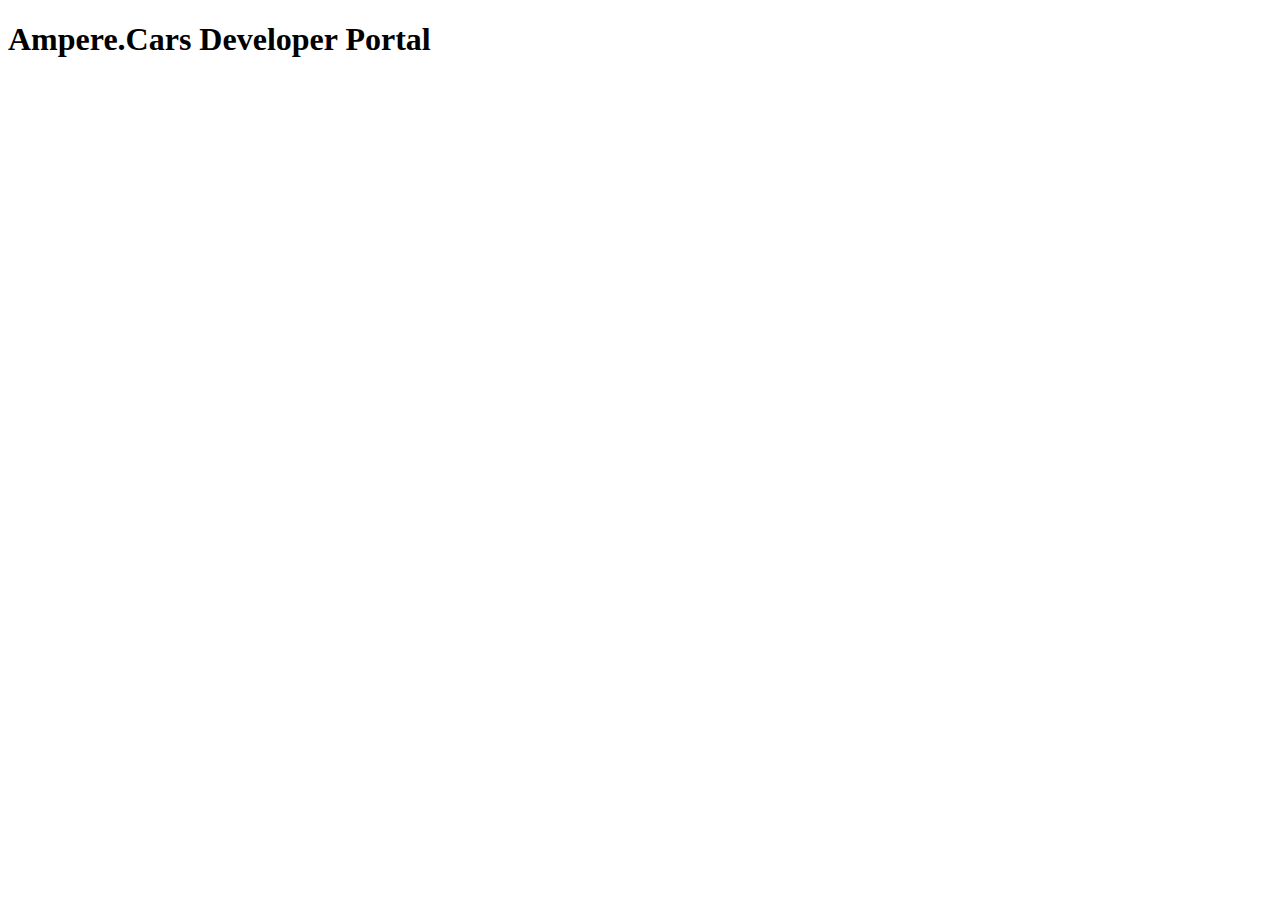
==== index.html @ 51984e5c "Create index.html" ====
<!DOCTYPE html>
<html lang="en" data-google-analytics-opt-out>
  <head>
  <meta name="viewport" content="width=device-width, initial-scale=1">
  <meta charset="utf-8">
  <title>Ampere.Cars Developer Portal</title>
  <meta name= "description" content="Convertor's companion generic application configurator.">
  </head>
<body>
<h1>Ampere.Cars Developer Portal</h1>
</body>
</html>
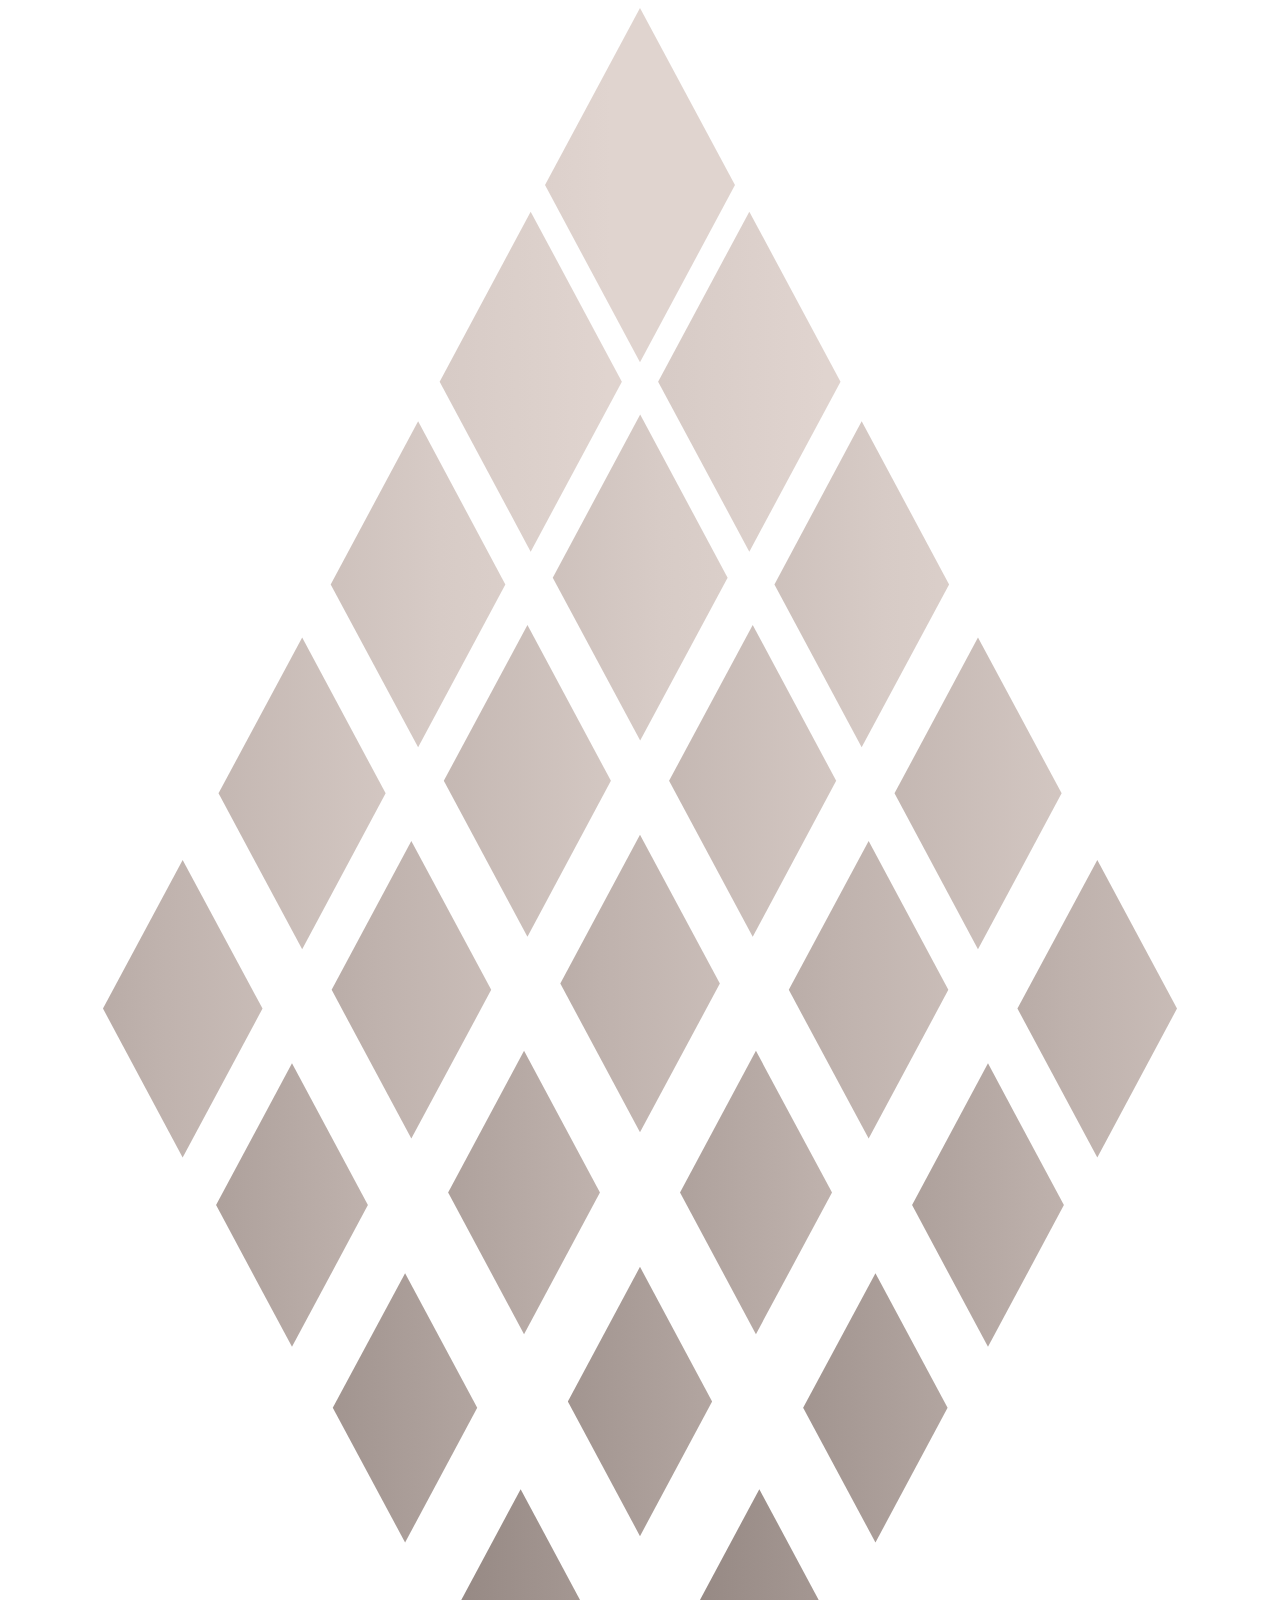
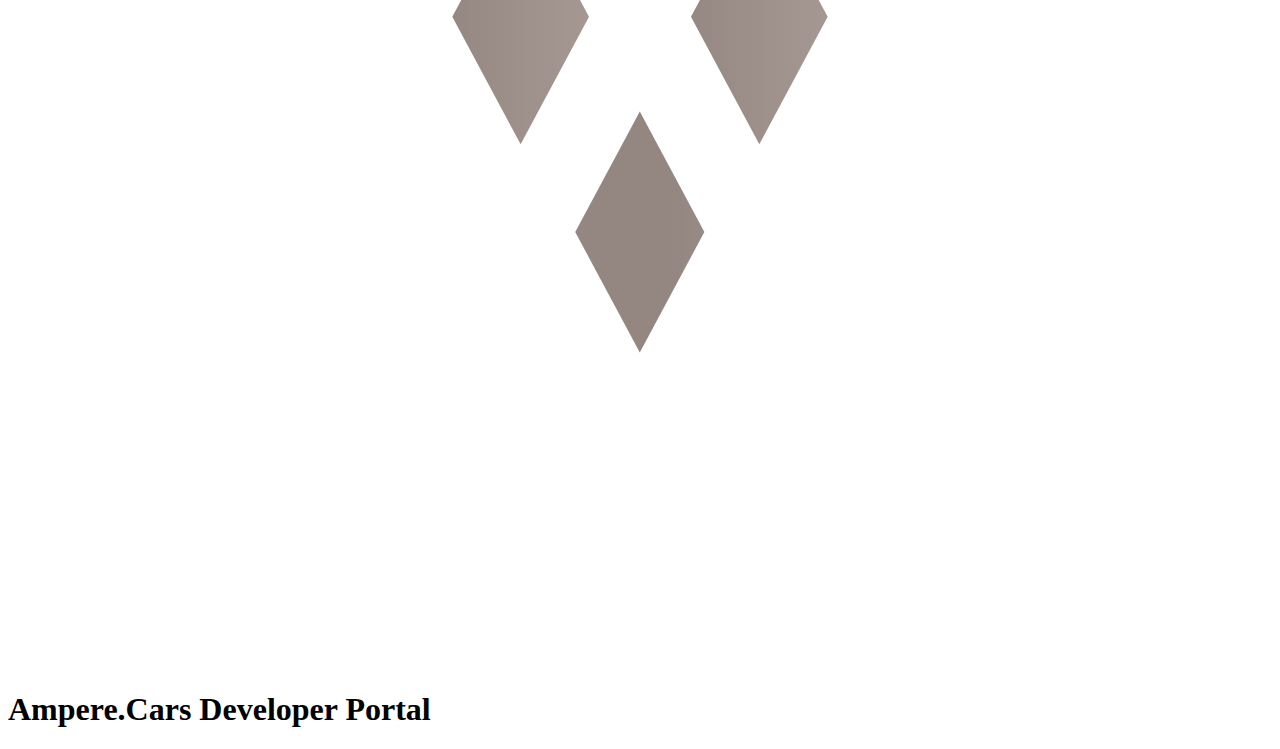
==== commit 4e214a8a: "Added logo" ====
--- a/index.html
+++ b/index.html
@@ -7,6 +7,221 @@
   <meta name= "description" content="Convertor's companion generic application configurator.">
   </head>
 <body>
+<svg viewBox="0 0 70 125" fill="none" xmlns="http://www.w3.org/2000/svg">
+  <g clip-path="url(#clip0_1423_17740)">
+    <path d="M35.0002 0L29.7402 9.80819L35.0002 19.6164L40.2601 9.80819L35.0002 0Z" fill="url(#paint0_linear_1423_17740)"></path>
+    <path d="M28.9456 11.2789L23.9053 20.6935L28.9456 30.1081L33.9964 20.6935L28.9456 11.2789Z" fill="url(#paint1_linear_1423_17740)"></path>
+    <path d="M41.0547 11.2789L36.0039 20.6935L41.0547 30.1081L46.1055 20.6935L41.0547 11.2789Z" fill="url(#paint2_linear_1423_17740)"></path>
+    <path d="M22.7127 22.8892L17.8711 31.9206L22.7127 40.9417L27.5439 31.9206L22.7127 22.8892Z" fill="url(#paint3_linear_1423_17740)"></path>
+    <path d="M47.2765 22.8892L42.4453 31.9206L47.2765 40.9417L52.1182 31.9206L47.2765 22.8892Z" fill="url(#paint4_linear_1423_17740)"></path>
+    <path d="M35.0106 22.5164L30.1689 31.5478L35.0106 40.5688L39.8522 31.5478L35.0106 22.5164Z" fill="url(#paint5_linear_1423_17740)"></path>
+    <path d="M16.2917 34.862L11.6592 43.4895L16.2917 52.1274L20.9137 43.4895L16.2917 34.862Z" fill="url(#paint6_linear_1423_17740)"></path>
+    <path d="M53.7178 34.862L49.0957 43.4895L53.7178 52.1274L58.3503 43.4895L53.7178 34.862Z" fill="url(#paint7_linear_1423_17740)"></path>
+    <path d="M41.2429 34.1681L36.6104 42.7956L41.2429 51.4334L45.8649 42.7956L41.2429 34.1681Z" fill="url(#paint8_linear_1423_17740)"></path>
+    <path d="M28.7673 34.1681L24.1348 42.7956L28.7673 51.4334L33.3893 42.7956L28.7673 34.1681Z" fill="url(#paint9_linear_1423_17740)"></path>
+    <path d="M9.67267 47.1767L5.25977 55.4106L9.67267 63.6548L14.096 55.4106L9.67267 47.1767Z" fill="url(#paint10_linear_1423_17740)"></path>
+    <path d="M60.3267 47.1767L55.9033 55.4106L60.3267 63.6548L64.7396 55.4106L60.3267 47.1767Z" fill="url(#paint11_linear_1423_17740)"></path>
+    <path d="M47.6636 46.1306L43.2402 54.3748L47.6636 62.6088L52.0765 54.3748L47.6636 46.1306Z" fill="url(#paint12_linear_1423_17740)"></path>
+    <path d="M22.3367 46.1306L17.9238 54.3748L22.3367 62.6088L26.7601 54.3748L22.3367 46.1306Z" fill="url(#paint13_linear_1423_17740)"></path>
+    <path d="M34.9998 45.7888L30.5869 54.0227L34.9998 62.267L39.4232 54.0227L34.9998 45.7888Z" fill="url(#paint14_linear_1423_17740)"></path>
+    <path d="M15.7272 58.4452L11.5234 66.2959L15.7272 74.1466L19.931 66.2959L15.7272 58.4452Z" fill="url(#paint15_linear_1423_17740)"></path>
+    <path d="M54.2721 58.4452L50.0684 66.2959L54.2721 74.1466L58.4759 66.2959L54.2721 58.4452Z" fill="url(#paint16_linear_1423_17740)"></path>
+    <path d="M28.5788 57.7513L24.375 65.602L28.5788 73.4423L32.7825 65.602L28.5788 57.7513Z" fill="url(#paint17_linear_1423_17740)"></path>
+    <path d="M41.4206 57.7513L37.2168 65.602L41.4206 73.4423L45.6348 65.602L41.4206 57.7513Z" fill="url(#paint18_linear_1423_17740)"></path>
+    <path d="M21.9914 70.0659L17.9863 77.523L21.9914 84.9801L25.986 77.523L21.9914 70.0659Z" fill="url(#paint19_linear_1423_17740)"></path>
+    <path d="M34.9995 69.7137L31.0049 77.1708L34.9995 84.628L38.9941 77.1708L34.9995 69.7137Z" fill="url(#paint20_linear_1423_17740)"></path>
+    <path d="M48.0402 70.0659L44.0352 77.523L48.0402 84.9801L52.0349 77.523L48.0402 70.0659Z" fill="url(#paint21_linear_1423_17740)"></path>
+    <path d="M28.3909 82.0283L24.6055 89.0919L28.3909 96.1554L32.1764 89.0919L28.3909 82.0283Z" fill="url(#paint22_linear_1423_17740)"></path>
+    <path d="M41.6087 82.0283L37.8232 89.0919L41.6087 96.1554L45.3942 89.0919L41.6087 82.0283Z" fill="url(#paint23_linear_1423_17740)"></path>
+    <path d="M34.9894 94.3429L31.4131 101.013L34.9894 107.683L38.5658 101.013L34.9894 94.3429Z" fill="url(#paint24_linear_1423_17740)"></path>
+    <path class="letter" d="M34.7071 120.464C34.7071 121.883 33.6091 122.67 31.9569 122.67H28.527V125H27.3662V118.268H31.9569C33.6091 118.268 34.7071 119.065 34.7071 120.474V120.464ZM33.515 120.464C33.515 119.594 32.8667 119.262 31.8628 119.262H28.527V121.665H31.8628C32.8667 121.665 33.515 121.323 33.515 120.464Z" f=""></path>
+    <path class="letter" d="M46.0841 123.985V125H39.3184V118.268H45.99V119.283H40.4686V121.085H45.1116V122.1H40.4686V124.006H46.0841V123.985Z"></path>
+    <path class="letter" d="M57.0749 125L54.9625 122.556H52.0973V125H50.9365V118.268H55.5586C57.1376 118.268 58.3088 119.014 58.3088 120.412C58.3088 121.572 57.4931 122.286 56.3115 122.504L58.5179 125H57.0853H57.0749ZM55.4854 121.561C56.4579 121.561 57.1167 121.251 57.1167 120.412C57.1167 119.573 56.4579 119.262 55.4854 119.262H52.0973V121.551H55.4854V121.561Z"></path>
+    <path class="letter" d="M70.0001 123.985V125H63.2344V118.268H69.906V119.283H64.3847V121.085H69.0276V122.1H64.3847V124.006H70.0001V123.985Z"></path>
+    <path class="letter" d="M17.5574 121.986L13.1445 118.102V125H14.3053V120.567L17.5574 123.467L20.8096 120.567V125H21.9703V118.102L17.5574 121.986Z"></path>
+    <path class="letter" d="M4.49656 118.102L0 125H1.22348L2.27965 123.374H6.71347L7.76964 125H8.99313L4.49656 118.102ZM2.91754 122.39L4.49656 119.977L6.07559 122.39H2.92799H2.91754Z"></path>
+  </g>
+  <defs>
+    <linearGradient id="paint0_linear_1423_17740" x1="-17.4737" y1="9.80819" x2="39.0471" y2="9.80819" gradientUnits="userSpaceOnUse">
+      <stop offset="0.1" stop-color="#948782"></stop>
+      <stop offset="0.13" stop-color="#988B86"></stop>
+      <stop offset="0.47" stop-color="#BFB2AD"></stop>
+      <stop offset="0.74" stop-color="#D7CBC6"></stop>
+      <stop offset="0.9" stop-color="#E0D4CF"></stop>
+    </linearGradient>
+    <linearGradient id="paint1_linear_1423_17740" x1="-17.6932" y1="20.6935" x2="38.8276" y2="20.6935" gradientUnits="userSpaceOnUse">
+      <stop offset="0.1" stop-color="#948782"></stop>
+      <stop offset="0.13" stop-color="#988B86"></stop>
+      <stop offset="0.47" stop-color="#BFB2AD"></stop>
+      <stop offset="0.74" stop-color="#D7CBC6"></stop>
+      <stop offset="0.9" stop-color="#E0D4CF"></stop>
+    </linearGradient>
+    <linearGradient id="paint2_linear_1423_17740" x1="-5.58408" y1="20.6935" x2="50.9367" y2="20.6935" gradientUnits="userSpaceOnUse">
+      <stop offset="0.1" stop-color="#948782"></stop>
+      <stop offset="0.13" stop-color="#988B86"></stop>
+      <stop offset="0.47" stop-color="#BFB2AD"></stop>
+      <stop offset="0.74" stop-color="#D7CBC6"></stop>
+      <stop offset="0.9" stop-color="#E0D4CF"></stop>
+    </linearGradient>
+    <linearGradient id="paint3_linear_1423_17740" x1="-17.9132" y1="31.9206" x2="38.6076" y2="31.9206" gradientUnits="userSpaceOnUse">
+      <stop offset="0.1" stop-color="#948782"></stop>
+      <stop offset="0.13" stop-color="#988B86"></stop>
+      <stop offset="0.47" stop-color="#BFB2AD"></stop>
+      <stop offset="0.74" stop-color="#D7CBC6"></stop>
+      <stop offset="0.9" stop-color="#E0D4CF"></stop>
+    </linearGradient>
+    <linearGradient id="paint4_linear_1423_17740" x1="6.66103" y1="31.9206" x2="63.1713" y2="31.9206" gradientUnits="userSpaceOnUse">
+      <stop offset="0.1" stop-color="#948782"></stop>
+      <stop offset="0.13" stop-color="#988B86"></stop>
+      <stop offset="0.47" stop-color="#BFB2AD"></stop>
+      <stop offset="0.74" stop-color="#D7CBC6"></stop>
+      <stop offset="0.9" stop-color="#E0D4CF"></stop>
+    </linearGradient>
+    <linearGradient id="paint5_linear_1423_17740" x1="-5.81402" y1="31.5478" x2="50.7067" y2="31.5478" gradientUnits="userSpaceOnUse">
+      <stop offset="0.1" stop-color="#948782"></stop>
+      <stop offset="0.13" stop-color="#988B86"></stop>
+      <stop offset="0.47" stop-color="#BFB2AD"></stop>
+      <stop offset="0.74" stop-color="#D7CBC6"></stop>
+      <stop offset="0.9" stop-color="#E0D4CF"></stop>
+    </linearGradient>
+    <linearGradient id="paint6_linear_1423_17740" x1="-18.1332" y1="43.4895" x2="38.3876" y2="43.4895" gradientUnits="userSpaceOnUse">
+      <stop offset="0.1" stop-color="#948782"></stop>
+      <stop offset="0.13" stop-color="#988B86"></stop>
+      <stop offset="0.47" stop-color="#BFB2AD"></stop>
+      <stop offset="0.74" stop-color="#D7CBC6"></stop>
+      <stop offset="0.9" stop-color="#E0D4CF"></stop>
+    </linearGradient>
+    <linearGradient id="paint7_linear_1423_17740" x1="19.3034" y1="43.4895" x2="75.8241" y2="43.4895" gradientUnits="userSpaceOnUse">
+      <stop offset="0.1" stop-color="#948782"></stop>
+      <stop offset="0.13" stop-color="#988B86"></stop>
+      <stop offset="0.47" stop-color="#BFB2AD"></stop>
+      <stop offset="0.74" stop-color="#D7CBC6"></stop>
+      <stop offset="0.9" stop-color="#E0D4CF"></stop>
+    </linearGradient>
+    <linearGradient id="paint8_linear_1423_17740" x1="6.45199" y1="42.7956" x2="62.9728" y2="42.7956" gradientUnits="userSpaceOnUse">
+      <stop offset="0.1" stop-color="#948782"></stop>
+      <stop offset="0.13" stop-color="#988B86"></stop>
+      <stop offset="0.47" stop-color="#BFB2AD"></stop>
+      <stop offset="0.74" stop-color="#D7CBC6"></stop>
+      <stop offset="0.9" stop-color="#E0D4CF"></stop>
+    </linearGradient>
+    <linearGradient id="paint9_linear_1423_17740" x1="-6.02359" y1="42.7956" x2="50.4972" y2="42.7956" gradientUnits="userSpaceOnUse">
+      <stop offset="0.1" stop-color="#948782"></stop>
+      <stop offset="0.13" stop-color="#988B86"></stop>
+      <stop offset="0.47" stop-color="#BFB2AD"></stop>
+      <stop offset="0.74" stop-color="#D7CBC6"></stop>
+      <stop offset="0.9" stop-color="#E0D4CF"></stop>
+    </linearGradient>
+    <linearGradient id="paint10_linear_1423_17740" x1="-18.3524" y1="55.4106" x2="38.1683" y2="55.4106" gradientUnits="userSpaceOnUse">
+      <stop offset="0.1" stop-color="#948782"></stop>
+      <stop offset="0.13" stop-color="#988B86"></stop>
+      <stop offset="0.47" stop-color="#BFB2AD"></stop>
+      <stop offset="0.74" stop-color="#D7CBC6"></stop>
+      <stop offset="0.9" stop-color="#E0D4CF"></stop>
+    </linearGradient>
+    <linearGradient id="paint11_linear_1423_17740" x1="32.2911" y1="55.4106" x2="88.8119" y2="55.4106" gradientUnits="userSpaceOnUse">
+      <stop offset="0.1" stop-color="#948782"></stop>
+      <stop offset="0.13" stop-color="#988B86"></stop>
+      <stop offset="0.47" stop-color="#BFB2AD"></stop>
+      <stop offset="0.74" stop-color="#D7CBC6"></stop>
+      <stop offset="0.9" stop-color="#E0D4CF"></stop>
+    </linearGradient>
+    <linearGradient id="paint12_linear_1423_17740" x1="19.0738" y1="54.3748" x2="75.5946" y2="54.3748" gradientUnits="userSpaceOnUse">
+      <stop offset="0.1" stop-color="#948782"></stop>
+      <stop offset="0.13" stop-color="#988B86"></stop>
+      <stop offset="0.47" stop-color="#BFB2AD"></stop>
+      <stop offset="0.74" stop-color="#D7CBC6"></stop>
+      <stop offset="0.9" stop-color="#E0D4CF"></stop>
+    </linearGradient>
+    <linearGradient id="paint13_linear_1423_17740" x1="-6.24259" y1="54.3748" x2="50.2782" y2="54.3748" gradientUnits="userSpaceOnUse">
+      <stop offset="0.1" stop-color="#948782"></stop>
+      <stop offset="0.13" stop-color="#988B86"></stop>
+      <stop offset="0.47" stop-color="#BFB2AD"></stop>
+      <stop offset="0.74" stop-color="#D7CBC6"></stop>
+      <stop offset="0.9" stop-color="#E0D4CF"></stop>
+    </linearGradient>
+    <linearGradient id="paint14_linear_1423_17740" x1="6.23227" y1="54.0227" x2="62.753" y2="54.0227" gradientUnits="userSpaceOnUse">
+      <stop offset="0.1" stop-color="#948782"></stop>
+      <stop offset="0.13" stop-color="#988B86"></stop>
+      <stop offset="0.47" stop-color="#BFB2AD"></stop>
+      <stop offset="0.74" stop-color="#D7CBC6"></stop>
+      <stop offset="0.9" stop-color="#E0D4CF"></stop>
+    </linearGradient>
+    <linearGradient id="paint15_linear_1423_17740" x1="-6.46282" y1="66.2959" x2="50.0475" y2="66.2959" gradientUnits="userSpaceOnUse">
+      <stop offset="0.1" stop-color="#948782"></stop>
+      <stop offset="0.13" stop-color="#988B86"></stop>
+      <stop offset="0.47" stop-color="#BFB2AD"></stop>
+      <stop offset="0.74" stop-color="#D7CBC6"></stop>
+      <stop offset="0.9" stop-color="#E0D4CF"></stop>
+    </linearGradient>
+    <linearGradient id="paint16_linear_1423_17740" x1="32.0821" y1="66.2959" x2="88.6029" y2="66.2959" gradientUnits="userSpaceOnUse">
+      <stop offset="0.1" stop-color="#948782"></stop>
+      <stop offset="0.13" stop-color="#988B86"></stop>
+      <stop offset="0.47" stop-color="#BFB2AD"></stop>
+      <stop offset="0.74" stop-color="#D7CBC6"></stop>
+      <stop offset="0.9" stop-color="#E0D4CF"></stop>
+    </linearGradient>
+    <linearGradient id="paint17_linear_1423_17740" x1="6.01229" y1="65.602" x2="62.5331" y2="65.602" gradientUnits="userSpaceOnUse">
+      <stop offset="0.1" stop-color="#948782"></stop>
+      <stop offset="0.13" stop-color="#988B86"></stop>
+      <stop offset="0.47" stop-color="#BFB2AD"></stop>
+      <stop offset="0.74" stop-color="#D7CBC6"></stop>
+      <stop offset="0.9" stop-color="#E0D4CF"></stop>
+    </linearGradient>
+    <linearGradient id="paint18_linear_1423_17740" x1="18.8541" y1="65.602" x2="75.3748" y2="65.602" gradientUnits="userSpaceOnUse">
+      <stop offset="0.1" stop-color="#948782"></stop>
+      <stop offset="0.13" stop-color="#988B86"></stop>
+      <stop offset="0.47" stop-color="#BFB2AD"></stop>
+      <stop offset="0.74" stop-color="#D7CBC6"></stop>
+      <stop offset="0.9" stop-color="#E0D4CF"></stop>
+    </linearGradient>
+    <linearGradient id="paint19_linear_1423_17740" x1="5.81423" y1="77.523" x2="62.335" y2="77.523" gradientUnits="userSpaceOnUse">
+      <stop offset="0.1" stop-color="#948782"></stop>
+      <stop offset="0.13" stop-color="#988B86"></stop>
+      <stop offset="0.47" stop-color="#BFB2AD"></stop>
+      <stop offset="0.74" stop-color="#D7CBC6"></stop>
+      <stop offset="0.9" stop-color="#E0D4CF"></stop>
+    </linearGradient>
+    <linearGradient id="paint20_linear_1423_17740" x1="18.6341" y1="77.1708" x2="75.1549" y2="77.1708" gradientUnits="userSpaceOnUse">
+      <stop offset="0.1" stop-color="#948782"></stop>
+      <stop offset="0.13" stop-color="#988B86"></stop>
+      <stop offset="0.47" stop-color="#BFB2AD"></stop>
+      <stop offset="0.74" stop-color="#D7CBC6"></stop>
+      <stop offset="0.9" stop-color="#E0D4CF"></stop>
+    </linearGradient>
+    <linearGradient id="paint21_linear_1423_17740" x1="31.8631" y1="77.523" x2="88.3838" y2="77.523" gradientUnits="userSpaceOnUse">
+      <stop offset="0.1" stop-color="#948782"></stop>
+      <stop offset="0.13" stop-color="#988B86"></stop>
+      <stop offset="0.47" stop-color="#BFB2AD"></stop>
+      <stop offset="0.74" stop-color="#D7CBC6"></stop>
+      <stop offset="0.9" stop-color="#E0D4CF"></stop>
+    </linearGradient>
+    <linearGradient id="paint22_linear_1423_17740" x1="18.4149" y1="89.0919" x2="74.9356" y2="89.0919" gradientUnits="userSpaceOnUse">
+      <stop offset="0.1" stop-color="#948782"></stop>
+      <stop offset="0.13" stop-color="#988B86"></stop>
+      <stop offset="0.47" stop-color="#BFB2AD"></stop>
+      <stop offset="0.74" stop-color="#D7CBC6"></stop>
+      <stop offset="0.9" stop-color="#E0D4CF"></stop>
+    </linearGradient>
+    <linearGradient id="paint23_linear_1423_17740" x1="31.6431" y1="89.0919" x2="88.1534" y2="89.0919" gradientUnits="userSpaceOnUse">
+      <stop offset="0.1" stop-color="#948782"></stop>
+      <stop offset="0.13" stop-color="#988B86"></stop>
+      <stop offset="0.47" stop-color="#BFB2AD"></stop>
+      <stop offset="0.74" stop-color="#D7CBC6"></stop>
+      <stop offset="0.9" stop-color="#E0D4CF"></stop>
+    </linearGradient>
+    <linearGradient id="paint24_linear_1423_17740" x1="31.4131" y1="101.013" x2="87.9338" y2="101.013" gradientUnits="userSpaceOnUse">
+      <stop offset="0.1" stop-color="#948782"></stop>
+      <stop offset="0.13" stop-color="#988B86"></stop>
+      <stop offset="0.47" stop-color="#BFB2AD"></stop>
+      <stop offset="0.74" stop-color="#D7CBC6"></stop>
+      <stop offset="0.9" stop-color="#E0D4CF"></stop>
+    </linearGradient>
+    <clipPath id="clip0_1423_17740">
+      <rect width="70" height="125" fill="white"></rect>
+    </clipPath>
+  </defs>
+</svg>  
 <h1>Ampere.Cars Developer Portal</h1>
 </body>
 </html>
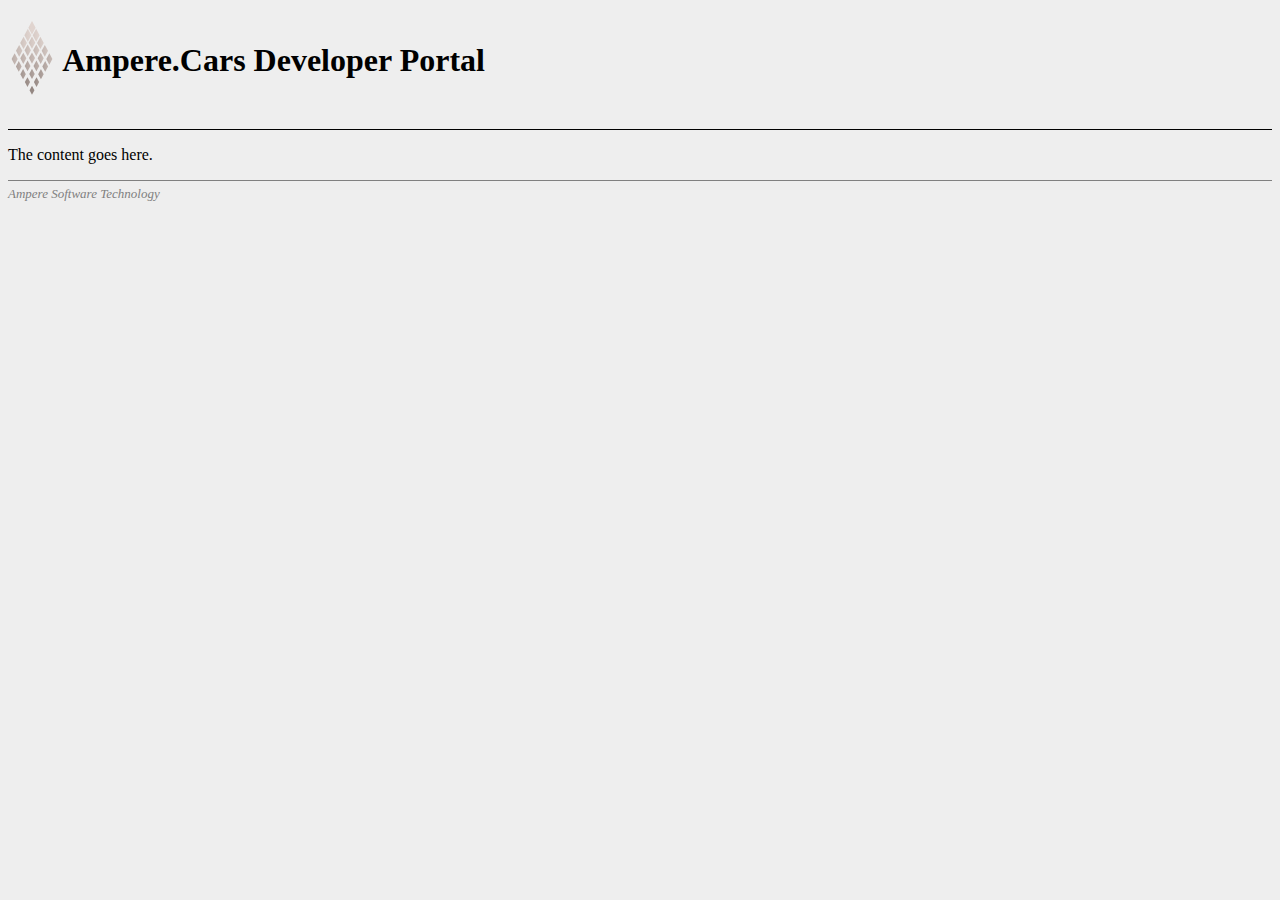
==== commit 30e98e3f: "Added content placeholder and footer and support for light or dark color scheme." ====
--- a/index.html
+++ b/index.html
@@ -5,223 +5,264 @@
   <meta charset="utf-8">
   <title>Ampere.Cars Developer Portal</title>
   <meta name= "description" content="Convertor's companion generic application configurator.">
+  <style>
+:root {
+  color-scheme: light dark;
+}
+body {
+  background-color: light-dark(#eee, #444);
+  color: light-dark(black, white);
+}
+header {
+  border-bottom: 1px solid light-dark(black, white);
+}
+header .logo {
+  vertical-align: middle;
+  width: 48px;
+}
+
+content {
+  display: block;
+  margin-top: 1em;
+  margin-bottom: 1em;
+  width: 97vw;
+}
+
+footer {
+  font-size: small;
+  border-top: 1px solid grey;
+  line-height: 2em;
+  color: grey;
+  font-style: italic;
+}
+  </style>
   </head>
 <body>
-<svg viewBox="0 0 70 125" fill="none" xmlns="http://www.w3.org/2000/svg">
-  <g clip-path="url(#clip0_1423_17740)">
-    <path d="M35.0002 0L29.7402 9.80819L35.0002 19.6164L40.2601 9.80819L35.0002 0Z" fill="url(#paint0_linear_1423_17740)"></path>
-    <path d="M28.9456 11.2789L23.9053 20.6935L28.9456 30.1081L33.9964 20.6935L28.9456 11.2789Z" fill="url(#paint1_linear_1423_17740)"></path>
-    <path d="M41.0547 11.2789L36.0039 20.6935L41.0547 30.1081L46.1055 20.6935L41.0547 11.2789Z" fill="url(#paint2_linear_1423_17740)"></path>
-    <path d="M22.7127 22.8892L17.8711 31.9206L22.7127 40.9417L27.5439 31.9206L22.7127 22.8892Z" fill="url(#paint3_linear_1423_17740)"></path>
-    <path d="M47.2765 22.8892L42.4453 31.9206L47.2765 40.9417L52.1182 31.9206L47.2765 22.8892Z" fill="url(#paint4_linear_1423_17740)"></path>
-    <path d="M35.0106 22.5164L30.1689 31.5478L35.0106 40.5688L39.8522 31.5478L35.0106 22.5164Z" fill="url(#paint5_linear_1423_17740)"></path>
-    <path d="M16.2917 34.862L11.6592 43.4895L16.2917 52.1274L20.9137 43.4895L16.2917 34.862Z" fill="url(#paint6_linear_1423_17740)"></path>
-    <path d="M53.7178 34.862L49.0957 43.4895L53.7178 52.1274L58.3503 43.4895L53.7178 34.862Z" fill="url(#paint7_linear_1423_17740)"></path>
-    <path d="M41.2429 34.1681L36.6104 42.7956L41.2429 51.4334L45.8649 42.7956L41.2429 34.1681Z" fill="url(#paint8_linear_1423_17740)"></path>
-    <path d="M28.7673 34.1681L24.1348 42.7956L28.7673 51.4334L33.3893 42.7956L28.7673 34.1681Z" fill="url(#paint9_linear_1423_17740)"></path>
-    <path d="M9.67267 47.1767L5.25977 55.4106L9.67267 63.6548L14.096 55.4106L9.67267 47.1767Z" fill="url(#paint10_linear_1423_17740)"></path>
-    <path d="M60.3267 47.1767L55.9033 55.4106L60.3267 63.6548L64.7396 55.4106L60.3267 47.1767Z" fill="url(#paint11_linear_1423_17740)"></path>
-    <path d="M47.6636 46.1306L43.2402 54.3748L47.6636 62.6088L52.0765 54.3748L47.6636 46.1306Z" fill="url(#paint12_linear_1423_17740)"></path>
-    <path d="M22.3367 46.1306L17.9238 54.3748L22.3367 62.6088L26.7601 54.3748L22.3367 46.1306Z" fill="url(#paint13_linear_1423_17740)"></path>
-    <path d="M34.9998 45.7888L30.5869 54.0227L34.9998 62.267L39.4232 54.0227L34.9998 45.7888Z" fill="url(#paint14_linear_1423_17740)"></path>
-    <path d="M15.7272 58.4452L11.5234 66.2959L15.7272 74.1466L19.931 66.2959L15.7272 58.4452Z" fill="url(#paint15_linear_1423_17740)"></path>
-    <path d="M54.2721 58.4452L50.0684 66.2959L54.2721 74.1466L58.4759 66.2959L54.2721 58.4452Z" fill="url(#paint16_linear_1423_17740)"></path>
-    <path d="M28.5788 57.7513L24.375 65.602L28.5788 73.4423L32.7825 65.602L28.5788 57.7513Z" fill="url(#paint17_linear_1423_17740)"></path>
-    <path d="M41.4206 57.7513L37.2168 65.602L41.4206 73.4423L45.6348 65.602L41.4206 57.7513Z" fill="url(#paint18_linear_1423_17740)"></path>
-    <path d="M21.9914 70.0659L17.9863 77.523L21.9914 84.9801L25.986 77.523L21.9914 70.0659Z" fill="url(#paint19_linear_1423_17740)"></path>
-    <path d="M34.9995 69.7137L31.0049 77.1708L34.9995 84.628L38.9941 77.1708L34.9995 69.7137Z" fill="url(#paint20_linear_1423_17740)"></path>
-    <path d="M48.0402 70.0659L44.0352 77.523L48.0402 84.9801L52.0349 77.523L48.0402 70.0659Z" fill="url(#paint21_linear_1423_17740)"></path>
-    <path d="M28.3909 82.0283L24.6055 89.0919L28.3909 96.1554L32.1764 89.0919L28.3909 82.0283Z" fill="url(#paint22_linear_1423_17740)"></path>
-    <path d="M41.6087 82.0283L37.8232 89.0919L41.6087 96.1554L45.3942 89.0919L41.6087 82.0283Z" fill="url(#paint23_linear_1423_17740)"></path>
-    <path d="M34.9894 94.3429L31.4131 101.013L34.9894 107.683L38.5658 101.013L34.9894 94.3429Z" fill="url(#paint24_linear_1423_17740)"></path>
-    <path class="letter" d="M34.7071 120.464C34.7071 121.883 33.6091 122.67 31.9569 122.67H28.527V125H27.3662V118.268H31.9569C33.6091 118.268 34.7071 119.065 34.7071 120.474V120.464ZM33.515 120.464C33.515 119.594 32.8667 119.262 31.8628 119.262H28.527V121.665H31.8628C32.8667 121.665 33.515 121.323 33.515 120.464Z" f=""></path>
-    <path class="letter" d="M46.0841 123.985V125H39.3184V118.268H45.99V119.283H40.4686V121.085H45.1116V122.1H40.4686V124.006H46.0841V123.985Z"></path>
-    <path class="letter" d="M57.0749 125L54.9625 122.556H52.0973V125H50.9365V118.268H55.5586C57.1376 118.268 58.3088 119.014 58.3088 120.412C58.3088 121.572 57.4931 122.286 56.3115 122.504L58.5179 125H57.0853H57.0749ZM55.4854 121.561C56.4579 121.561 57.1167 121.251 57.1167 120.412C57.1167 119.573 56.4579 119.262 55.4854 119.262H52.0973V121.551H55.4854V121.561Z"></path>
-    <path class="letter" d="M70.0001 123.985V125H63.2344V118.268H69.906V119.283H64.3847V121.085H69.0276V122.1H64.3847V124.006H70.0001V123.985Z"></path>
-    <path class="letter" d="M17.5574 121.986L13.1445 118.102V125H14.3053V120.567L17.5574 123.467L20.8096 120.567V125H21.9703V118.102L17.5574 121.986Z"></path>
-    <path class="letter" d="M4.49656 118.102L0 125H1.22348L2.27965 123.374H6.71347L7.76964 125H8.99313L4.49656 118.102ZM2.91754 122.39L4.49656 119.977L6.07559 122.39H2.92799H2.91754Z"></path>
-  </g>
-  <defs>
-    <linearGradient id="paint0_linear_1423_17740" x1="-17.4737" y1="9.80819" x2="39.0471" y2="9.80819" gradientUnits="userSpaceOnUse">
-      <stop offset="0.1" stop-color="#948782"></stop>
-      <stop offset="0.13" stop-color="#988B86"></stop>
-      <stop offset="0.47" stop-color="#BFB2AD"></stop>
-      <stop offset="0.74" stop-color="#D7CBC6"></stop>
-      <stop offset="0.9" stop-color="#E0D4CF"></stop>
-    </linearGradient>
-    <linearGradient id="paint1_linear_1423_17740" x1="-17.6932" y1="20.6935" x2="38.8276" y2="20.6935" gradientUnits="userSpaceOnUse">
-      <stop offset="0.1" stop-color="#948782"></stop>
-      <stop offset="0.13" stop-color="#988B86"></stop>
-      <stop offset="0.47" stop-color="#BFB2AD"></stop>
-      <stop offset="0.74" stop-color="#D7CBC6"></stop>
-      <stop offset="0.9" stop-color="#E0D4CF"></stop>
-    </linearGradient>
-    <linearGradient id="paint2_linear_1423_17740" x1="-5.58408" y1="20.6935" x2="50.9367" y2="20.6935" gradientUnits="userSpaceOnUse">
-      <stop offset="0.1" stop-color="#948782"></stop>
-      <stop offset="0.13" stop-color="#988B86"></stop>
-      <stop offset="0.47" stop-color="#BFB2AD"></stop>
-      <stop offset="0.74" stop-color="#D7CBC6"></stop>
-      <stop offset="0.9" stop-color="#E0D4CF"></stop>
-    </linearGradient>
-    <linearGradient id="paint3_linear_1423_17740" x1="-17.9132" y1="31.9206" x2="38.6076" y2="31.9206" gradientUnits="userSpaceOnUse">
-      <stop offset="0.1" stop-color="#948782"></stop>
-      <stop offset="0.13" stop-color="#988B86"></stop>
-      <stop offset="0.47" stop-color="#BFB2AD"></stop>
-      <stop offset="0.74" stop-color="#D7CBC6"></stop>
-      <stop offset="0.9" stop-color="#E0D4CF"></stop>
-    </linearGradient>
-    <linearGradient id="paint4_linear_1423_17740" x1="6.66103" y1="31.9206" x2="63.1713" y2="31.9206" gradientUnits="userSpaceOnUse">
-      <stop offset="0.1" stop-color="#948782"></stop>
-      <stop offset="0.13" stop-color="#988B86"></stop>
-      <stop offset="0.47" stop-color="#BFB2AD"></stop>
-      <stop offset="0.74" stop-color="#D7CBC6"></stop>
-      <stop offset="0.9" stop-color="#E0D4CF"></stop>
-    </linearGradient>
-    <linearGradient id="paint5_linear_1423_17740" x1="-5.81402" y1="31.5478" x2="50.7067" y2="31.5478" gradientUnits="userSpaceOnUse">
-      <stop offset="0.1" stop-color="#948782"></stop>
-      <stop offset="0.13" stop-color="#988B86"></stop>
-      <stop offset="0.47" stop-color="#BFB2AD"></stop>
-      <stop offset="0.74" stop-color="#D7CBC6"></stop>
-      <stop offset="0.9" stop-color="#E0D4CF"></stop>
-    </linearGradient>
-    <linearGradient id="paint6_linear_1423_17740" x1="-18.1332" y1="43.4895" x2="38.3876" y2="43.4895" gradientUnits="userSpaceOnUse">
-      <stop offset="0.1" stop-color="#948782"></stop>
-      <stop offset="0.13" stop-color="#988B86"></stop>
-      <stop offset="0.47" stop-color="#BFB2AD"></stop>
-      <stop offset="0.74" stop-color="#D7CBC6"></stop>
-      <stop offset="0.9" stop-color="#E0D4CF"></stop>
-    </linearGradient>
-    <linearGradient id="paint7_linear_1423_17740" x1="19.3034" y1="43.4895" x2="75.8241" y2="43.4895" gradientUnits="userSpaceOnUse">
-      <stop offset="0.1" stop-color="#948782"></stop>
-      <stop offset="0.13" stop-color="#988B86"></stop>
-      <stop offset="0.47" stop-color="#BFB2AD"></stop>
-      <stop offset="0.74" stop-color="#D7CBC6"></stop>
-      <stop offset="0.9" stop-color="#E0D4CF"></stop>
-    </linearGradient>
-    <linearGradient id="paint8_linear_1423_17740" x1="6.45199" y1="42.7956" x2="62.9728" y2="42.7956" gradientUnits="userSpaceOnUse">
-      <stop offset="0.1" stop-color="#948782"></stop>
-      <stop offset="0.13" stop-color="#988B86"></stop>
-      <stop offset="0.47" stop-color="#BFB2AD"></stop>
-      <stop offset="0.74" stop-color="#D7CBC6"></stop>
-      <stop offset="0.9" stop-color="#E0D4CF"></stop>
-    </linearGradient>
-    <linearGradient id="paint9_linear_1423_17740" x1="-6.02359" y1="42.7956" x2="50.4972" y2="42.7956" gradientUnits="userSpaceOnUse">
-      <stop offset="0.1" stop-color="#948782"></stop>
-      <stop offset="0.13" stop-color="#988B86"></stop>
-      <stop offset="0.47" stop-color="#BFB2AD"></stop>
-      <stop offset="0.74" stop-color="#D7CBC6"></stop>
-      <stop offset="0.9" stop-color="#E0D4CF"></stop>
-    </linearGradient>
-    <linearGradient id="paint10_linear_1423_17740" x1="-18.3524" y1="55.4106" x2="38.1683" y2="55.4106" gradientUnits="userSpaceOnUse">
-      <stop offset="0.1" stop-color="#948782"></stop>
-      <stop offset="0.13" stop-color="#988B86"></stop>
-      <stop offset="0.47" stop-color="#BFB2AD"></stop>
-      <stop offset="0.74" stop-color="#D7CBC6"></stop>
-      <stop offset="0.9" stop-color="#E0D4CF"></stop>
-    </linearGradient>
-    <linearGradient id="paint11_linear_1423_17740" x1="32.2911" y1="55.4106" x2="88.8119" y2="55.4106" gradientUnits="userSpaceOnUse">
-      <stop offset="0.1" stop-color="#948782"></stop>
-      <stop offset="0.13" stop-color="#988B86"></stop>
-      <stop offset="0.47" stop-color="#BFB2AD"></stop>
-      <stop offset="0.74" stop-color="#D7CBC6"></stop>
-      <stop offset="0.9" stop-color="#E0D4CF"></stop>
-    </linearGradient>
-    <linearGradient id="paint12_linear_1423_17740" x1="19.0738" y1="54.3748" x2="75.5946" y2="54.3748" gradientUnits="userSpaceOnUse">
-      <stop offset="0.1" stop-color="#948782"></stop>
-      <stop offset="0.13" stop-color="#988B86"></stop>
-      <stop offset="0.47" stop-color="#BFB2AD"></stop>
-      <stop offset="0.74" stop-color="#D7CBC6"></stop>
-      <stop offset="0.9" stop-color="#E0D4CF"></stop>
-    </linearGradient>
-    <linearGradient id="paint13_linear_1423_17740" x1="-6.24259" y1="54.3748" x2="50.2782" y2="54.3748" gradientUnits="userSpaceOnUse">
-      <stop offset="0.1" stop-color="#948782"></stop>
-      <stop offset="0.13" stop-color="#988B86"></stop>
-      <stop offset="0.47" stop-color="#BFB2AD"></stop>
-      <stop offset="0.74" stop-color="#D7CBC6"></stop>
-      <stop offset="0.9" stop-color="#E0D4CF"></stop>
-    </linearGradient>
-    <linearGradient id="paint14_linear_1423_17740" x1="6.23227" y1="54.0227" x2="62.753" y2="54.0227" gradientUnits="userSpaceOnUse">
-      <stop offset="0.1" stop-color="#948782"></stop>
-      <stop offset="0.13" stop-color="#988B86"></stop>
-      <stop offset="0.47" stop-color="#BFB2AD"></stop>
-      <stop offset="0.74" stop-color="#D7CBC6"></stop>
-      <stop offset="0.9" stop-color="#E0D4CF"></stop>
-    </linearGradient>
-    <linearGradient id="paint15_linear_1423_17740" x1="-6.46282" y1="66.2959" x2="50.0475" y2="66.2959" gradientUnits="userSpaceOnUse">
-      <stop offset="0.1" stop-color="#948782"></stop>
-      <stop offset="0.13" stop-color="#988B86"></stop>
-      <stop offset="0.47" stop-color="#BFB2AD"></stop>
-      <stop offset="0.74" stop-color="#D7CBC6"></stop>
-      <stop offset="0.9" stop-color="#E0D4CF"></stop>
-    </linearGradient>
-    <linearGradient id="paint16_linear_1423_17740" x1="32.0821" y1="66.2959" x2="88.6029" y2="66.2959" gradientUnits="userSpaceOnUse">
-      <stop offset="0.1" stop-color="#948782"></stop>
-      <stop offset="0.13" stop-color="#988B86"></stop>
-      <stop offset="0.47" stop-color="#BFB2AD"></stop>
-      <stop offset="0.74" stop-color="#D7CBC6"></stop>
-      <stop offset="0.9" stop-color="#E0D4CF"></stop>
-    </linearGradient>
-    <linearGradient id="paint17_linear_1423_17740" x1="6.01229" y1="65.602" x2="62.5331" y2="65.602" gradientUnits="userSpaceOnUse">
-      <stop offset="0.1" stop-color="#948782"></stop>
-      <stop offset="0.13" stop-color="#988B86"></stop>
-      <stop offset="0.47" stop-color="#BFB2AD"></stop>
-      <stop offset="0.74" stop-color="#D7CBC6"></stop>
-      <stop offset="0.9" stop-color="#E0D4CF"></stop>
-    </linearGradient>
-    <linearGradient id="paint18_linear_1423_17740" x1="18.8541" y1="65.602" x2="75.3748" y2="65.602" gradientUnits="userSpaceOnUse">
-      <stop offset="0.1" stop-color="#948782"></stop>
-      <stop offset="0.13" stop-color="#988B86"></stop>
-      <stop offset="0.47" stop-color="#BFB2AD"></stop>
-      <stop offset="0.74" stop-color="#D7CBC6"></stop>
-      <stop offset="0.9" stop-color="#E0D4CF"></stop>
-    </linearGradient>
-    <linearGradient id="paint19_linear_1423_17740" x1="5.81423" y1="77.523" x2="62.335" y2="77.523" gradientUnits="userSpaceOnUse">
-      <stop offset="0.1" stop-color="#948782"></stop>
-      <stop offset="0.13" stop-color="#988B86"></stop>
-      <stop offset="0.47" stop-color="#BFB2AD"></stop>
-      <stop offset="0.74" stop-color="#D7CBC6"></stop>
-      <stop offset="0.9" stop-color="#E0D4CF"></stop>
-    </linearGradient>
-    <linearGradient id="paint20_linear_1423_17740" x1="18.6341" y1="77.1708" x2="75.1549" y2="77.1708" gradientUnits="userSpaceOnUse">
-      <stop offset="0.1" stop-color="#948782"></stop>
-      <stop offset="0.13" stop-color="#988B86"></stop>
-      <stop offset="0.47" stop-color="#BFB2AD"></stop>
-      <stop offset="0.74" stop-color="#D7CBC6"></stop>
-      <stop offset="0.9" stop-color="#E0D4CF"></stop>
-    </linearGradient>
-    <linearGradient id="paint21_linear_1423_17740" x1="31.8631" y1="77.523" x2="88.3838" y2="77.523" gradientUnits="userSpaceOnUse">
-      <stop offset="0.1" stop-color="#948782"></stop>
-      <stop offset="0.13" stop-color="#988B86"></stop>
-      <stop offset="0.47" stop-color="#BFB2AD"></stop>
-      <stop offset="0.74" stop-color="#D7CBC6"></stop>
-      <stop offset="0.9" stop-color="#E0D4CF"></stop>
-    </linearGradient>
-    <linearGradient id="paint22_linear_1423_17740" x1="18.4149" y1="89.0919" x2="74.9356" y2="89.0919" gradientUnits="userSpaceOnUse">
-      <stop offset="0.1" stop-color="#948782"></stop>
-      <stop offset="0.13" stop-color="#988B86"></stop>
-      <stop offset="0.47" stop-color="#BFB2AD"></stop>
-      <stop offset="0.74" stop-color="#D7CBC6"></stop>
-      <stop offset="0.9" stop-color="#E0D4CF"></stop>
-    </linearGradient>
-    <linearGradient id="paint23_linear_1423_17740" x1="31.6431" y1="89.0919" x2="88.1534" y2="89.0919" gradientUnits="userSpaceOnUse">
-      <stop offset="0.1" stop-color="#948782"></stop>
-      <stop offset="0.13" stop-color="#988B86"></stop>
-      <stop offset="0.47" stop-color="#BFB2AD"></stop>
-      <stop offset="0.74" stop-color="#D7CBC6"></stop>
-      <stop offset="0.9" stop-color="#E0D4CF"></stop>
-    </linearGradient>
-    <linearGradient id="paint24_linear_1423_17740" x1="31.4131" y1="101.013" x2="87.9338" y2="101.013" gradientUnits="userSpaceOnUse">
-      <stop offset="0.1" stop-color="#948782"></stop>
-      <stop offset="0.13" stop-color="#988B86"></stop>
-      <stop offset="0.47" stop-color="#BFB2AD"></stop>
-      <stop offset="0.74" stop-color="#D7CBC6"></stop>
-      <stop offset="0.9" stop-color="#E0D4CF"></stop>
-    </linearGradient>
-    <clipPath id="clip0_1423_17740">
-      <rect width="70" height="125" fill="white"></rect>
-    </clipPath>
-  </defs>
-</svg>  
-<h1>Ampere.Cars Developer Portal</h1>
+<header><h1>
+  <svg viewBox="0 0 70 125" fill="none" xmlns="http://www.w3.org/2000/svg" class="logo">
+    <g clip-path="url(#clip0_1423_17740)">
+      <path d="M35.0002 0L29.7402 9.80819L35.0002 19.6164L40.2601 9.80819L35.0002 0Z" fill="url(#paint0_linear_1423_17740)"></path>
+      <path d="M28.9456 11.2789L23.9053 20.6935L28.9456 30.1081L33.9964 20.6935L28.9456 11.2789Z" fill="url(#paint1_linear_1423_17740)"></path>
+      <path d="M41.0547 11.2789L36.0039 20.6935L41.0547 30.1081L46.1055 20.6935L41.0547 11.2789Z" fill="url(#paint2_linear_1423_17740)"></path>
+      <path d="M22.7127 22.8892L17.8711 31.9206L22.7127 40.9417L27.5439 31.9206L22.7127 22.8892Z" fill="url(#paint3_linear_1423_17740)"></path>
+      <path d="M47.2765 22.8892L42.4453 31.9206L47.2765 40.9417L52.1182 31.9206L47.2765 22.8892Z" fill="url(#paint4_linear_1423_17740)"></path>
+      <path d="M35.0106 22.5164L30.1689 31.5478L35.0106 40.5688L39.8522 31.5478L35.0106 22.5164Z" fill="url(#paint5_linear_1423_17740)"></path>
+      <path d="M16.2917 34.862L11.6592 43.4895L16.2917 52.1274L20.9137 43.4895L16.2917 34.862Z" fill="url(#paint6_linear_1423_17740)"></path>
+      <path d="M53.7178 34.862L49.0957 43.4895L53.7178 52.1274L58.3503 43.4895L53.7178 34.862Z" fill="url(#paint7_linear_1423_17740)"></path>
+      <path d="M41.2429 34.1681L36.6104 42.7956L41.2429 51.4334L45.8649 42.7956L41.2429 34.1681Z" fill="url(#paint8_linear_1423_17740)"></path>
+      <path d="M28.7673 34.1681L24.1348 42.7956L28.7673 51.4334L33.3893 42.7956L28.7673 34.1681Z" fill="url(#paint9_linear_1423_17740)"></path>
+      <path d="M9.67267 47.1767L5.25977 55.4106L9.67267 63.6548L14.096 55.4106L9.67267 47.1767Z" fill="url(#paint10_linear_1423_17740)"></path>
+      <path d="M60.3267 47.1767L55.9033 55.4106L60.3267 63.6548L64.7396 55.4106L60.3267 47.1767Z" fill="url(#paint11_linear_1423_17740)"></path>
+      <path d="M47.6636 46.1306L43.2402 54.3748L47.6636 62.6088L52.0765 54.3748L47.6636 46.1306Z" fill="url(#paint12_linear_1423_17740)"></path>
+      <path d="M22.3367 46.1306L17.9238 54.3748L22.3367 62.6088L26.7601 54.3748L22.3367 46.1306Z" fill="url(#paint13_linear_1423_17740)"></path>
+      <path d="M34.9998 45.7888L30.5869 54.0227L34.9998 62.267L39.4232 54.0227L34.9998 45.7888Z" fill="url(#paint14_linear_1423_17740)"></path>
+      <path d="M15.7272 58.4452L11.5234 66.2959L15.7272 74.1466L19.931 66.2959L15.7272 58.4452Z" fill="url(#paint15_linear_1423_17740)"></path>
+      <path d="M54.2721 58.4452L50.0684 66.2959L54.2721 74.1466L58.4759 66.2959L54.2721 58.4452Z" fill="url(#paint16_linear_1423_17740)"></path>
+      <path d="M28.5788 57.7513L24.375 65.602L28.5788 73.4423L32.7825 65.602L28.5788 57.7513Z" fill="url(#paint17_linear_1423_17740)"></path>
+      <path d="M41.4206 57.7513L37.2168 65.602L41.4206 73.4423L45.6348 65.602L41.4206 57.7513Z" fill="url(#paint18_linear_1423_17740)"></path>
+      <path d="M21.9914 70.0659L17.9863 77.523L21.9914 84.9801L25.986 77.523L21.9914 70.0659Z" fill="url(#paint19_linear_1423_17740)"></path>
+      <path d="M34.9995 69.7137L31.0049 77.1708L34.9995 84.628L38.9941 77.1708L34.9995 69.7137Z" fill="url(#paint20_linear_1423_17740)"></path>
+      <path d="M48.0402 70.0659L44.0352 77.523L48.0402 84.9801L52.0349 77.523L48.0402 70.0659Z" fill="url(#paint21_linear_1423_17740)"></path>
+      <path d="M28.3909 82.0283L24.6055 89.0919L28.3909 96.1554L32.1764 89.0919L28.3909 82.0283Z" fill="url(#paint22_linear_1423_17740)"></path>
+      <path d="M41.6087 82.0283L37.8232 89.0919L41.6087 96.1554L45.3942 89.0919L41.6087 82.0283Z" fill="url(#paint23_linear_1423_17740)"></path>
+      <path d="M34.9894 94.3429L31.4131 101.013L34.9894 107.683L38.5658 101.013L34.9894 94.3429Z" fill="url(#paint24_linear_1423_17740)"></path>
+      <path class="letter" d="M34.7071 120.464C34.7071 121.883 33.6091 122.67 31.9569 122.67H28.527V125H27.3662V118.268H31.9569C33.6091 118.268 34.7071 119.065 34.7071 120.474V120.464ZM33.515 120.464C33.515 119.594 32.8667 119.262 31.8628 119.262H28.527V121.665H31.8628C32.8667 121.665 33.515 121.323 33.515 120.464Z" f=""></path>
+      <path class="letter" d="M46.0841 123.985V125H39.3184V118.268H45.99V119.283H40.4686V121.085H45.1116V122.1H40.4686V124.006H46.0841V123.985Z"></path>
+      <path class="letter" d="M57.0749 125L54.9625 122.556H52.0973V125H50.9365V118.268H55.5586C57.1376 118.268 58.3088 119.014 58.3088 120.412C58.3088 121.572 57.4931 122.286 56.3115 122.504L58.5179 125H57.0853H57.0749ZM55.4854 121.561C56.4579 121.561 57.1167 121.251 57.1167 120.412C57.1167 119.573 56.4579 119.262 55.4854 119.262H52.0973V121.551H55.4854V121.561Z"></path>
+      <path class="letter" d="M70.0001 123.985V125H63.2344V118.268H69.906V119.283H64.3847V121.085H69.0276V122.1H64.3847V124.006H70.0001V123.985Z"></path>
+      <path class="letter" d="M17.5574 121.986L13.1445 118.102V125H14.3053V120.567L17.5574 123.467L20.8096 120.567V125H21.9703V118.102L17.5574 121.986Z"></path>
+      <path class="letter" d="M4.49656 118.102L0 125H1.22348L2.27965 123.374H6.71347L7.76964 125H8.99313L4.49656 118.102ZM2.91754 122.39L4.49656 119.977L6.07559 122.39H2.92799H2.91754Z"></path>
+    </g>
+    <defs>
+      <linearGradient id="paint0_linear_1423_17740" x1="-17.4737" y1="9.80819" x2="39.0471" y2="9.80819" gradientUnits="userSpaceOnUse">
+        <stop offset="0.1" stop-color="#948782"></stop>
+        <stop offset="0.13" stop-color="#988B86"></stop>
+        <stop offset="0.47" stop-color="#BFB2AD"></stop>
+        <stop offset="0.74" stop-color="#D7CBC6"></stop>
+        <stop offset="0.9" stop-color="#E0D4CF"></stop>
+      </linearGradient>
+      <linearGradient id="paint1_linear_1423_17740" x1="-17.6932" y1="20.6935" x2="38.8276" y2="20.6935" gradientUnits="userSpaceOnUse">
+        <stop offset="0.1" stop-color="#948782"></stop>
+        <stop offset="0.13" stop-color="#988B86"></stop>
+        <stop offset="0.47" stop-color="#BFB2AD"></stop>
+        <stop offset="0.74" stop-color="#D7CBC6"></stop>
+        <stop offset="0.9" stop-color="#E0D4CF"></stop>
+      </linearGradient>
+      <linearGradient id="paint2_linear_1423_17740" x1="-5.58408" y1="20.6935" x2="50.9367" y2="20.6935" gradientUnits="userSpaceOnUse">
+        <stop offset="0.1" stop-color="#948782"></stop>
+        <stop offset="0.13" stop-color="#988B86"></stop>
+        <stop offset="0.47" stop-color="#BFB2AD"></stop>
+        <stop offset="0.74" stop-color="#D7CBC6"></stop>
+        <stop offset="0.9" stop-color="#E0D4CF"></stop>
+      </linearGradient>
+      <linearGradient id="paint3_linear_1423_17740" x1="-17.9132" y1="31.9206" x2="38.6076" y2="31.9206" gradientUnits="userSpaceOnUse">
+        <stop offset="0.1" stop-color="#948782"></stop>
+        <stop offset="0.13" stop-color="#988B86"></stop>
+        <stop offset="0.47" stop-color="#BFB2AD"></stop>
+        <stop offset="0.74" stop-color="#D7CBC6"></stop>
+        <stop offset="0.9" stop-color="#E0D4CF"></stop>
+      </linearGradient>
+      <linearGradient id="paint4_linear_1423_17740" x1="6.66103" y1="31.9206" x2="63.1713" y2="31.9206" gradientUnits="userSpaceOnUse">
+        <stop offset="0.1" stop-color="#948782"></stop>
+        <stop offset="0.13" stop-color="#988B86"></stop>
+        <stop offset="0.47" stop-color="#BFB2AD"></stop>
+        <stop offset="0.74" stop-color="#D7CBC6"></stop>
+        <stop offset="0.9" stop-color="#E0D4CF"></stop>
+      </linearGradient>
+      <linearGradient id="paint5_linear_1423_17740" x1="-5.81402" y1="31.5478" x2="50.7067" y2="31.5478" gradientUnits="userSpaceOnUse">
+        <stop offset="0.1" stop-color="#948782"></stop>
+        <stop offset="0.13" stop-color="#988B86"></stop>
+        <stop offset="0.47" stop-color="#BFB2AD"></stop>
+        <stop offset="0.74" stop-color="#D7CBC6"></stop>
+        <stop offset="0.9" stop-color="#E0D4CF"></stop>
+      </linearGradient>
+      <linearGradient id="paint6_linear_1423_17740" x1="-18.1332" y1="43.4895" x2="38.3876" y2="43.4895" gradientUnits="userSpaceOnUse">
+        <stop offset="0.1" stop-color="#948782"></stop>
+        <stop offset="0.13" stop-color="#988B86"></stop>
+        <stop offset="0.47" stop-color="#BFB2AD"></stop>
+        <stop offset="0.74" stop-color="#D7CBC6"></stop>
+        <stop offset="0.9" stop-color="#E0D4CF"></stop>
+      </linearGradient>
+      <linearGradient id="paint7_linear_1423_17740" x1="19.3034" y1="43.4895" x2="75.8241" y2="43.4895" gradientUnits="userSpaceOnUse">
+        <stop offset="0.1" stop-color="#948782"></stop>
+        <stop offset="0.13" stop-color="#988B86"></stop>
+        <stop offset="0.47" stop-color="#BFB2AD"></stop>
+        <stop offset="0.74" stop-color="#D7CBC6"></stop>
+        <stop offset="0.9" stop-color="#E0D4CF"></stop>
+      </linearGradient>
+      <linearGradient id="paint8_linear_1423_17740" x1="6.45199" y1="42.7956" x2="62.9728" y2="42.7956" gradientUnits="userSpaceOnUse">
+        <stop offset="0.1" stop-color="#948782"></stop>
+        <stop offset="0.13" stop-color="#988B86"></stop>
+        <stop offset="0.47" stop-color="#BFB2AD"></stop>
+        <stop offset="0.74" stop-color="#D7CBC6"></stop>
+        <stop offset="0.9" stop-color="#E0D4CF"></stop>
+      </linearGradient>
+      <linearGradient id="paint9_linear_1423_17740" x1="-6.02359" y1="42.7956" x2="50.4972" y2="42.7956" gradientUnits="userSpaceOnUse">
+        <stop offset="0.1" stop-color="#948782"></stop>
+        <stop offset="0.13" stop-color="#988B86"></stop>
+        <stop offset="0.47" stop-color="#BFB2AD"></stop>
+        <stop offset="0.74" stop-color="#D7CBC6"></stop>
+        <stop offset="0.9" stop-color="#E0D4CF"></stop>
+      </linearGradient>
+      <linearGradient id="paint10_linear_1423_17740" x1="-18.3524" y1="55.4106" x2="38.1683" y2="55.4106" gradientUnits="userSpaceOnUse">
+        <stop offset="0.1" stop-color="#948782"></stop>
+        <stop offset="0.13" stop-color="#988B86"></stop>
+        <stop offset="0.47" stop-color="#BFB2AD"></stop>
+        <stop offset="0.74" stop-color="#D7CBC6"></stop>
+        <stop offset="0.9" stop-color="#E0D4CF"></stop>
+      </linearGradient>
+      <linearGradient id="paint11_linear_1423_17740" x1="32.2911" y1="55.4106" x2="88.8119" y2="55.4106" gradientUnits="userSpaceOnUse">
+        <stop offset="0.1" stop-color="#948782"></stop>
+        <stop offset="0.13" stop-color="#988B86"></stop>
+        <stop offset="0.47" stop-color="#BFB2AD"></stop>
+        <stop offset="0.74" stop-color="#D7CBC6"></stop>
+        <stop offset="0.9" stop-color="#E0D4CF"></stop>
+      </linearGradient>
+      <linearGradient id="paint12_linear_1423_17740" x1="19.0738" y1="54.3748" x2="75.5946" y2="54.3748" gradientUnits="userSpaceOnUse">
+        <stop offset="0.1" stop-color="#948782"></stop>
+        <stop offset="0.13" stop-color="#988B86"></stop>
+        <stop offset="0.47" stop-color="#BFB2AD"></stop>
+        <stop offset="0.74" stop-color="#D7CBC6"></stop>
+        <stop offset="0.9" stop-color="#E0D4CF"></stop>
+      </linearGradient>
+      <linearGradient id="paint13_linear_1423_17740" x1="-6.24259" y1="54.3748" x2="50.2782" y2="54.3748" gradientUnits="userSpaceOnUse">
+        <stop offset="0.1" stop-color="#948782"></stop>
+        <stop offset="0.13" stop-color="#988B86"></stop>
+        <stop offset="0.47" stop-color="#BFB2AD"></stop>
+        <stop offset="0.74" stop-color="#D7CBC6"></stop>
+        <stop offset="0.9" stop-color="#E0D4CF"></stop>
+      </linearGradient>
+      <linearGradient id="paint14_linear_1423_17740" x1="6.23227" y1="54.0227" x2="62.753" y2="54.0227" gradientUnits="userSpaceOnUse">
+        <stop offset="0.1" stop-color="#948782"></stop>
+        <stop offset="0.13" stop-color="#988B86"></stop>
+        <stop offset="0.47" stop-color="#BFB2AD"></stop>
+        <stop offset="0.74" stop-color="#D7CBC6"></stop>
+        <stop offset="0.9" stop-color="#E0D4CF"></stop>
+      </linearGradient>
+      <linearGradient id="paint15_linear_1423_17740" x1="-6.46282" y1="66.2959" x2="50.0475" y2="66.2959" gradientUnits="userSpaceOnUse">
+        <stop offset="0.1" stop-color="#948782"></stop>
+        <stop offset="0.13" stop-color="#988B86"></stop>
+        <stop offset="0.47" stop-color="#BFB2AD"></stop>
+        <stop offset="0.74" stop-color="#D7CBC6"></stop>
+        <stop offset="0.9" stop-color="#E0D4CF"></stop>
+      </linearGradient>
+      <linearGradient id="paint16_linear_1423_17740" x1="32.0821" y1="66.2959" x2="88.6029" y2="66.2959" gradientUnits="userSpaceOnUse">
+        <stop offset="0.1" stop-color="#948782"></stop>
+        <stop offset="0.13" stop-color="#988B86"></stop>
+        <stop offset="0.47" stop-color="#BFB2AD"></stop>
+        <stop offset="0.74" stop-color="#D7CBC6"></stop>
+        <stop offset="0.9" stop-color="#E0D4CF"></stop>
+      </linearGradient>
+      <linearGradient id="paint17_linear_1423_17740" x1="6.01229" y1="65.602" x2="62.5331" y2="65.602" gradientUnits="userSpaceOnUse">
+        <stop offset="0.1" stop-color="#948782"></stop>
+        <stop offset="0.13" stop-color="#988B86"></stop>
+        <stop offset="0.47" stop-color="#BFB2AD"></stop>
+        <stop offset="0.74" stop-color="#D7CBC6"></stop>
+        <stop offset="0.9" stop-color="#E0D4CF"></stop>
+      </linearGradient>
+      <linearGradient id="paint18_linear_1423_17740" x1="18.8541" y1="65.602" x2="75.3748" y2="65.602" gradientUnits="userSpaceOnUse">
+        <stop offset="0.1" stop-color="#948782"></stop>
+        <stop offset="0.13" stop-color="#988B86"></stop>
+        <stop offset="0.47" stop-color="#BFB2AD"></stop>
+        <stop offset="0.74" stop-color="#D7CBC6"></stop>
+        <stop offset="0.9" stop-color="#E0D4CF"></stop>
+      </linearGradient>
+      <linearGradient id="paint19_linear_1423_17740" x1="5.81423" y1="77.523" x2="62.335" y2="77.523" gradientUnits="userSpaceOnUse">
+        <stop offset="0.1" stop-color="#948782"></stop>
+        <stop offset="0.13" stop-color="#988B86"></stop>
+        <stop offset="0.47" stop-color="#BFB2AD"></stop>
+        <stop offset="0.74" stop-color="#D7CBC6"></stop>
+        <stop offset="0.9" stop-color="#E0D4CF"></stop>
+      </linearGradient>
+      <linearGradient id="paint20_linear_1423_17740" x1="18.6341" y1="77.1708" x2="75.1549" y2="77.1708" gradientUnits="userSpaceOnUse">
+        <stop offset="0.1" stop-color="#948782"></stop>
+        <stop offset="0.13" stop-color="#988B86"></stop>
+        <stop offset="0.47" stop-color="#BFB2AD"></stop>
+        <stop offset="0.74" stop-color="#D7CBC6"></stop>
+        <stop offset="0.9" stop-color="#E0D4CF"></stop>
+      </linearGradient>
+      <linearGradient id="paint21_linear_1423_17740" x1="31.8631" y1="77.523" x2="88.3838" y2="77.523" gradientUnits="userSpaceOnUse">
+        <stop offset="0.1" stop-color="#948782"></stop>
+        <stop offset="0.13" stop-color="#988B86"></stop>
+        <stop offset="0.47" stop-color="#BFB2AD"></stop>
+        <stop offset="0.74" stop-color="#D7CBC6"></stop>
+        <stop offset="0.9" stop-color="#E0D4CF"></stop>
+      </linearGradient>
+      <linearGradient id="paint22_linear_1423_17740" x1="18.4149" y1="89.0919" x2="74.9356" y2="89.0919" gradientUnits="userSpaceOnUse">
+        <stop offset="0.1" stop-color="#948782"></stop>
+        <stop offset="0.13" stop-color="#988B86"></stop>
+        <stop offset="0.47" stop-color="#BFB2AD"></stop>
+        <stop offset="0.74" stop-color="#D7CBC6"></stop>
+        <stop offset="0.9" stop-color="#E0D4CF"></stop>
+      </linearGradient>
+      <linearGradient id="paint23_linear_1423_17740" x1="31.6431" y1="89.0919" x2="88.1534" y2="89.0919" gradientUnits="userSpaceOnUse">
+        <stop offset="0.1" stop-color="#948782"></stop>
+        <stop offset="0.13" stop-color="#988B86"></stop>
+        <stop offset="0.47" stop-color="#BFB2AD"></stop>
+        <stop offset="0.74" stop-color="#D7CBC6"></stop>
+        <stop offset="0.9" stop-color="#E0D4CF"></stop>
+      </linearGradient>
+      <linearGradient id="paint24_linear_1423_17740" x1="31.4131" y1="101.013" x2="87.9338" y2="101.013" gradientUnits="userSpaceOnUse">
+        <stop offset="0.1" stop-color="#948782"></stop>
+        <stop offset="0.13" stop-color="#988B86"></stop>
+        <stop offset="0.47" stop-color="#BFB2AD"></stop>
+        <stop offset="0.74" stop-color="#D7CBC6"></stop>
+        <stop offset="0.9" stop-color="#E0D4CF"></stop>
+      </linearGradient>
+      <clipPath id="clip0_1423_17740">
+        <rect width="70" height="125" fill="white"></rect>
+      </clipPath>
+    </defs>
+  </svg> 
+  Ampere.Cars Developer Portal
+  </h1>
+</header>
+
+<content>
+The content goes here.
+</content>
+
+<footer>Ampere Software Technology</footer>
+
 </body>
 </html>
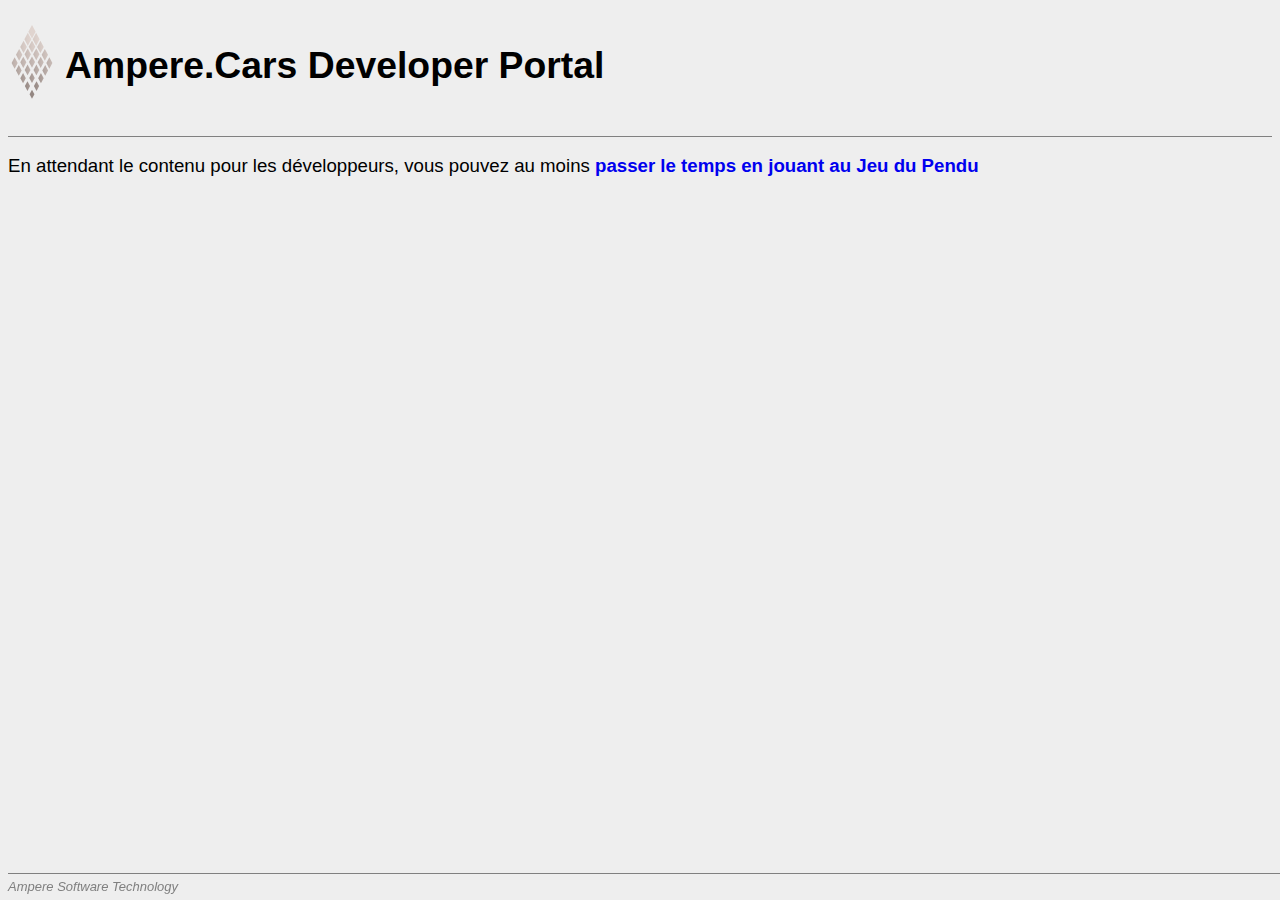
==== commit 1c5094ed: "Ajout du jeu du pendu ;-)" ====
--- a/index.html
+++ b/index.html
@@ -5,6 +5,7 @@
   <meta charset="utf-8">
   <title>Ampere.Cars Developer Portal</title>
   <meta name= "description" content="Convertor's companion generic application configurator.">
+  <link rel="icon" type="image/webp" href="ampere-favicon.webp">
   <style>
 :root {
   color-scheme: light dark;
@@ -12,20 +13,26 @@
 body {
   background-color: light-dark(#eee, #444);
   color: light-dark(black, white);
+  font-size: 14pt;
+  font-family: Arial, helvetica, sans-serif;
+}
+a {
+  text-decoration: none;
+  font-weight:bold;
 }
 header {
-  border-bottom: 1px solid light-dark(black, white);
+  border-bottom: 1px solid grey;
 }
 header .logo {
   vertical-align: middle;
   width: 48px;
 }
-
 content {
   display: block;
   margin-top: 1em;
   margin-bottom: 1em;
   width: 97vw;
+  min-height: 60vh;
 }
 
 footer {
@@ -34,6 +41,9 @@
   line-height: 2em;
   color: grey;
   font-style: italic;
+  position: fixed;
+  bottom: 0;
+  width: 100vw;
 }
   </style>
   </head>
@@ -259,7 +269,7 @@
 </header>
 
 <content>
-The content goes here.
+  <p>En attendant le contenu pour les développeurs, vous pouvez au moins <a href="./game/">passer le temps en jouant au Jeu du Pendu</a></p>
 </content>
 
 <footer>Ampere Software Technology</footer>
